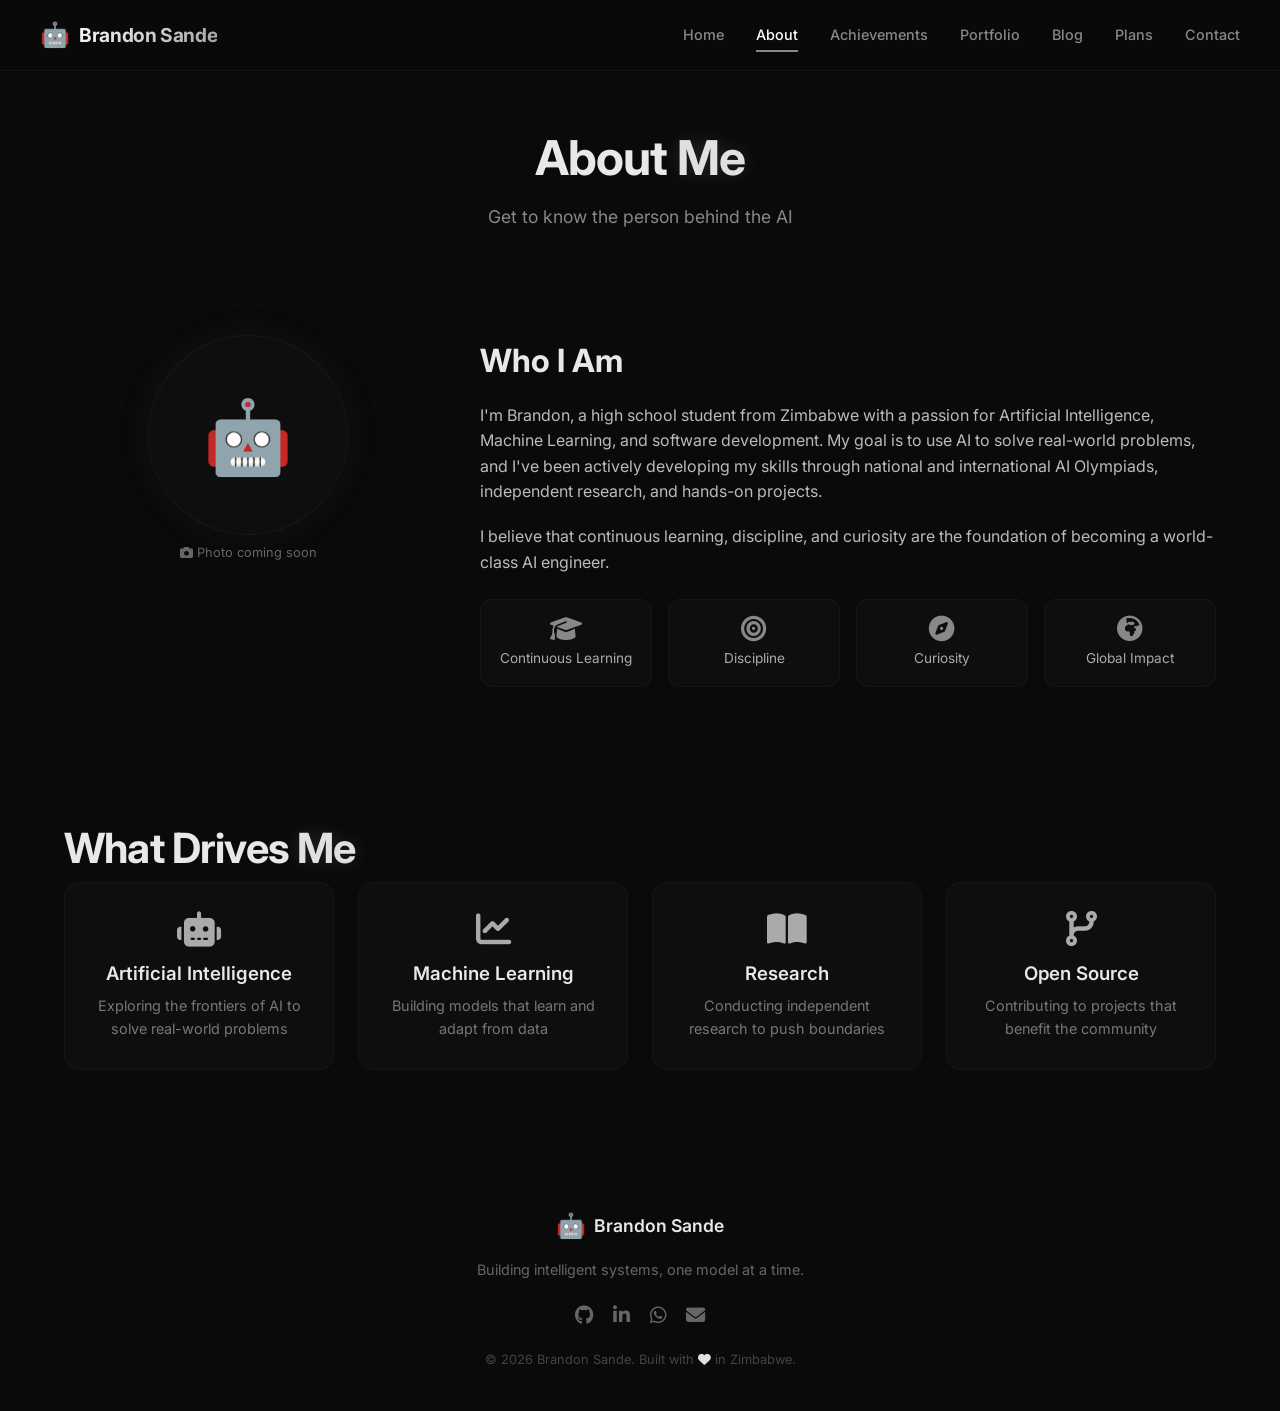
==== about.html @ fc8aba3a "Polished Website 2 This is the second website for a personal portfolio and this is a success." ====
<!DOCTYPE html>
<html lang="en">
<head>
    <meta charset="UTF-8" />
    <meta name="viewport" content="width=device-width, initial-scale=1.0" />
    <title>About · Brandon Sande</title>
    <meta name="description" content="Learn about Brandon Sande — AI & Machine Learning developer, Olympiad participant, and high school student from Zimbabwe." />
    
    <!-- Open Graph Tags -->
    <meta property="og:title" content="About · Brandon Sande" />
    <meta property="og:description" content="Learn about Brandon Sande — AI & Machine Learning developer from Zimbabwe." />
    <meta property="og:type" content="website" />
    
    <link rel="icon" href="data:image/svg+xml,<svg xmlns='http://www.w3.org/2000/svg' viewBox='0 0 100 100'><text y='.9em' font-size='90'>🤖</text></svg>" />
    <link rel="preconnect" href="https://fonts.googleapis.com" />
    <link rel="preconnect" href="https://fonts.gstatic.com" crossorigin />
    <link href="https://fonts.googleapis.com/css2?family=Inter:opsz,wght@14..32,300;14..32,400;14..32,600;14..32,700;14..32,800&display=swap" rel="stylesheet" />
    <link rel="stylesheet" href="https://cdnjs.cloudflare.com/ajax/libs/font-awesome/6.5.0/css/all.min.css" />
    <link rel="stylesheet" href="css/style.css" />
</head>
<body>

    <!-- ========== NAVIGATION ========== -->
    <nav class="navbar" role="navigation" aria-label="Main navigation">
        <div class="nav-container">
            <div class="nav-brand">
                <a href="index.html" class="brand-link">
                    <span class="brand-icon">🤖</span>
                    <span class="brand-name">Brandon Sande</span>
                </a>
            </div>
            <button class="nav-toggle" id="navToggle" aria-label="Toggle navigation menu">
                <span class="hamburger-line"></span>
                <span class="hamburger-line"></span>
                <span class="hamburger-line"></span>
            </button>
            <ul class="nav-menu" id="navMenu">
                <li><a href="index.html">Home</a></li>
                <li><a href="about.html" class="active">About</a></li>
                <li><a href="achievements.html">Achievements</a></li>
                <li><a href="portfolio.html">Portfolio</a></li>
                <li><a href="blog.html">Blog</a></li>
                <li><a href="plans.html">Plans</a></li>
                <li><a href="contact.html">Contact</a></li>
            </ul>
        </div>
    </nav>

    <!-- ========== ABOUT HERO ========== -->
    <section class="page-hero">
        <div class="container">
            <h1 class="page-title">About <span class="highlight">Me</span></h1>
            <p class="page-subtitle">Get to know the person behind the AI</p>
        </div>
    </section>

    <!-- ========== ABOUT CONTENT ========== -->
    <section class="about-section section">
        <div class="container">
            <div class="about-grid">
                <div class="about-image">
                    <div class="about-avatar glow-ring">
                        <span>🤖</span>
                    </div>
                    <!-- Replace src with your photo when ready -->
                    <p class="photo-note"><i class="fas fa-camera"></i> Photo coming soon</p>
                </div>
                
                <div class="about-text">
                    <h2>Who I Am</h2>
                    <p>
                        I'm Brandon, a high school student from Zimbabwe with a passion for Artificial Intelligence, 
                        Machine Learning, and software development. My goal is to use AI to solve real-world problems, 
                        and I've been actively developing my skills through national and international AI Olympiads, 
                        independent research, and hands-on projects.
                    </p>
                    <p>
                        I believe that continuous learning, discipline, and curiosity are the foundation of becoming 
                        a world-class AI engineer.
                    </p>
                    
                    <div class="about-values">
                        <div class="value-item glow-hover">
                            <i class="fas fa-graduation-cap"></i>
                            <span>Continuous Learning</span>
                        </div>
                        <div class="value-item glow-hover">
                            <i class="fas fa-bullseye"></i>
                            <span>Discipline</span>
                        </div>
                        <div class="value-item glow-hover">
                            <i class="fas fa-compass"></i>
                            <span>Curiosity</span>
                        </div>
                        <div class="value-item glow-hover">
                            <i class="fas fa-globe-africa"></i>
                            <span>Global Impact</span>
                        </div>
                    </div>
                </div>
            </div>
        </div>
    </section>

    <!-- ========== INTERESTS SECTION ========== -->
    <section class="interests-section section">
        <div class="container">
            <h2 class="section-title">What Drives <span class="highlight">Me</span></h2>
            <div class="interests-grid">
                <div class="interest-card glow-hover">
                    <i class="fas fa-robot"></i>
                    <h3>Artificial Intelligence</h3>
                    <p>Exploring the frontiers of AI to solve real-world problems</p>
                </div>
                <div class="interest-card glow-hover">
                    <i class="fas fa-chart-line"></i>
                    <h3>Machine Learning</h3>
                    <p>Building models that learn and adapt from data</p>
                </div>
                <div class="interest-card glow-hover">
                    <i class="fas fa-book-open"></i>
                    <h3>Research</h3>
                    <p>Conducting independent research to push boundaries</p>
                </div>
                <div class="interest-card glow-hover">
                    <i class="fas fa-code-branch"></i>
                    <h3>Open Source</h3>
                    <p>Contributing to projects that benefit the community</p>
                </div>
            </div>
        </div>
    </section>

    <!-- ========== FOOTER ========== -->
    <footer class="footer">
        <div class="container">
            <div class="footer-content">
                <div class="footer-brand">
                    <span class="brand-icon">🤖</span>
                    <span>Brandon Sande</span>
                </div>
                <p class="footer-tagline">Building intelligent systems, one model at a time.</p>
                <div class="footer-socials">
                    <a href="https://github.com/0718083803" target="_blank" aria-label="GitHub"><i class="fab fa-github"></i></a>
                    <a href="https://www.linkedin.com/in/brandon-sande-6514582a5/" target="_blank" aria-label="LinkedIn"><i class="fab fa-linkedin-in"></i></a>
                    <a href="https://wa.me/263718756962" target="_blank" aria-label="WhatsApp"><i class="fab fa-whatsapp"></i></a>
                    <a href="mailto:brandon@example.com" aria-label="Email"><i class="fas fa-envelope"></i></a>
                </div>
                <p class="footer-copy">&copy; 2026 Brandon Sande. Built with <i class="fas fa-heart" style="color: #e0e0e0;"></i> in Zimbabwe.</p>
            </div>
        </div>
    </footer>

    <script src="js/script.js"></script>
</body>
</html>
---- css/style.css ----
/* ========================================
   STYLE.CSS — Brandon Sande Portfolio
   Minimalist Black/White/Grey with Glow
   ======================================== */

/* ---------- Reset & Base ---------- */
* {
    margin: 0;
    padding: 0;
    box-sizing: border-box;
}

html {
    scroll-behavior: smooth;
}

body {
    font-family: 'Inter', -apple-system, BlinkMacSystemFont, 'Segoe UI', Roboto, sans-serif;
    background: #0a0a0a;
    color: #e8e8e8;
    line-height: 1.6;
    -webkit-font-smoothing: antialiased;
}

a {
    color: #e0e0e0;
    text-decoration: none;
    transition: color 0.3s ease;
}

a:hover {
    color: #ffffff;
}

img {
    max-width: 100%;
    display: block;
}

.container {
    max-width: 1200px;
    margin: 0 auto;
    padding: 0 1.5rem;
}

.section {
    padding: 4rem 0;
}

.highlight {
    color: #e0e0e0;
    text-shadow: 0 0 20px rgba(224, 224, 224, 0.15);
}

/* ---------- Scrollbar ---------- */
::-webkit-scrollbar {
    width: 8px;
    background: #0a0a0a;
}

::-webkit-scrollbar-thumb {
    background: #333;
    border-radius: 4px;
}

::-webkit-scrollbar-thumb:hover {
    background: #555;
}

/* ---------- Glow Utilities ---------- */
.glow-hover {
    transition: all 0.3s cubic-bezier(0.25, 0.46, 0.45, 0.94);
}

.glow-hover:hover {
    box-shadow: 0 0 30px rgba(200, 200, 200, 0.06), 0 0 60px rgba(200, 200, 200, 0.03);
    transform: translateY(-2px);
}

.glow-ring {
    box-shadow: 0 0 40px rgba(200, 200, 200, 0.05), 0 0 80px rgba(200, 200, 200, 0.02);
}

.glow-pulse {
    animation: glowPulse 3s ease-in-out infinite;
}

@keyframes glowPulse {
    0%, 100% { box-shadow: 0 0 20px rgba(200, 200, 200, 0.05); }
    50% { box-shadow: 0 0 40px rgba(200, 200, 200, 0.12); }
}

/* ---------- Navigation ---------- */
.navbar {
    position: fixed;
    top: 0;
    left: 0;
    right: 0;
    z-index: 1000;
    background: rgba(10, 10, 10, 0.85);
    backdrop-filter: blur(20px);
    -webkit-backdrop-filter: blur(20px);
    border-bottom: 1px solid rgba(255, 255, 255, 0.04);
    padding: 0 1.5rem;
}

.nav-container {
    max-width: 1200px;
    margin: 0 auto;
    display: flex;
    justify-content: space-between;
    align-items: center;
    height: 70px;
}

.brand-link {
    display: flex;
    align-items: center;
    gap: 0.6rem;
    font-size: 1.2rem;
    font-weight: 700;
    letter-spacing: -0.02em;
}

.brand-icon {
    font-size: 1.5rem;
}

.brand-name {
    background: linear-gradient(135deg, #ffffff, #a0a0a0);
    -webkit-background-clip: text;
    -webkit-text-fill-color: transparent;
    background-clip: text;
}

.nav-menu {
    display: flex;
    list-style: none;
    gap: 2rem;
    align-items: center;
}

.nav-menu a {
    font-size: 0.9rem;
    font-weight: 500;
    color: #888;
    padding: 0.4rem 0;
    border-bottom: 2px solid transparent;
    transition: all 0.3s ease;
}

.nav-menu a:hover {
    color: #fff;
}

.nav-menu a.active {
    color: #fff;
    border-bottom-color: #888;
}

/* Mobile Nav Toggle */
.nav-toggle {
    display: none;
    flex-direction: column;
    gap: 5px;
    background: none;
    border: none;
    cursor: pointer;
    padding: 0.5rem;
}

.hamburger-line {
    width: 25px;
    height: 2px;
    background: #e0e0e0;
    transition: all 0.3s ease;
}

/* ---------- Hero Section ---------- */
.hero-section {
    min-height: 100vh;
    display: flex;
    align-items: center;
    padding: 80px 0 40px;
    position: relative;
    overflow: hidden;
}

.hero-glow-bg {
    position: absolute;
    top: -50%;
    left: -50%;
    width: 200%;
    height: 200%;
    background: radial-gradient(ellipse at 50% 50%, rgba(100, 100, 100, 0.03), transparent 70%);
    pointer-events: none;
    z-index: 0;
}

.hero-container {
    display: grid;
    grid-template-columns: 1fr 1fr;
    gap: 4rem;
    align-items: center;
    max-width: 1200px;
    margin: 0 auto;
    padding: 0 1.5rem;
    position: relative;
    z-index: 1;
}

.hero-content {
    display: flex;
    flex-direction: column;
    gap: 1.2rem;
}

.hero-badge {
    display: inline-block;
    background: rgba(255, 255, 255, 0.04);
    border: 1px solid rgba(255, 255, 255, 0.06);
    padding: 0.3rem 1.2rem;
    border-radius: 40px;
    font-size: 0.8rem;
    font-weight: 500;
    color: #aaa;
    width: fit-content;
    letter-spacing: 0.02em;
}

.hero-title {
    font-size: 3.8rem;
    font-weight: 800;
    line-height: 1.1;
    letter-spacing: -0.03em;
}

.greeting {
    display: block;
    font-size: 1.2rem;
    font-weight: 400;
    color: #888;
    letter-spacing: 0.05em;
    margin-bottom: 0.2rem;
}

.name {
    background: linear-gradient(135deg, #ffffff, #b0b0b0);
    -webkit-background-clip: text;
    -webkit-text-fill-color: transparent;
    background-clip: text;
    font-size: 4.2rem;
}

.hero-typing {
    font-size: 1.4rem;
    font-weight: 400;
    color: #aaa;
    min-height: 2.8rem;
    display: flex;
    align-items: center;
    gap: 0.2rem;
}

.typing-text {
    display: inline;
}

.typing-cursor {
    display: inline;
    animation: blink 1s step-end infinite;
    color: #ccc;
}

@keyframes blink {
    0%, 100% { opacity: 1; }
    50% { opacity: 0; }
}

.hero-tagline {
    font-size: 1.2rem;
    color: #999;
    font-style: italic;
    padding: 0.5rem 0;
}

.quote-mark {
    color: #666;
    font-size: 1.4rem;
    padding: 0 0.2rem;
}

/* Hero Stats */
.hero-stats {
    display: flex;
    gap: 3rem;
    margin: 0.5rem 0 1rem;
}

.stat-item {
    display: flex;
    flex-direction: column;
    align-items: center;
}

.stat-number {
    font-size: 2.2rem;
    font-weight: 700;
    color: #fff;
}

.stat-label {
    font-size: 0.8rem;
    color: #777;
    text-transform: uppercase;
    letter-spacing: 0.05em;
}

/* Hero Actions */
.hero-actions {
    display: flex;
    gap: 1rem;
    margin-top: 0.5rem;
}

.btn {
    display: inline-flex;
    align-items: center;
    gap: 0.6rem;
    padding: 0.8rem 2rem;
    border-radius: 50px;
    font-weight: 600;
    font-size: 0.95rem;
    border: none;
    cursor: pointer;
    transition: all 0.3s ease;
}

.btn-primary {
    background: rgba(255, 255, 255, 0.08);
    color: #fff;
    border: 1px solid rgba(255, 255, 255, 0.1);
}

.btn-primary:hover {
    background: rgba(255, 255, 255, 0.14);
    box-shadow: 0 0 40px rgba(200, 200, 200, 0.05);
    transform: translateY(-2px);
}

.btn-secondary {
    background: rgba(255, 255, 255, 0.02);
    color: #aaa;
    border: 1px solid rgba(255, 255, 255, 0.05);
}

.btn-secondary:hover {
    background: rgba(255, 255, 255, 0.05);
    color: #fff;
}

/* Hero Visual / Avatar */
.hero-visual {
    display: flex;
    justify-content: center;
    align-items: center;
    position: relative;
}

.avatar-wrapper {
    width: 280px;
    height: 280px;
    border-radius: 50%;
    background: rgba(255, 255, 255, 0.02);
    border: 1px solid rgba(255, 255, 255, 0.04);
    display: flex;
    align-items: center;
    justify-content: center;
    position: relative;
}

.avatar-placeholder {
    font-size: 6rem;
}

.floating-shapes {
    position: absolute;
    width: 100%;
    height: 100%;
    pointer-events: none;
}

.shape {
    position: absolute;
    color: rgba(255, 255, 255, 0.03);
    font-size: 2.5rem;
    animation: floatShape 8s ease-in-out infinite;
}

.shape-1 {
    top: -10%;
    left: -10%;
    animation-delay: 0s;
}
.shape-2 {
    bottom: -10%;
    right: -10%;
    animation-delay: 2s;
    font-size: 3.5rem;
}
.shape-3 {
    top: 50%;
    right: -15%;
    animation-delay: 4s;
}

@keyframes floatShape {
    0%, 100% { transform: translate(0, 0) rotate(0deg); }
    50% { transform: translate(10px, -20px) rotate(10deg); }
}

/* ---------- Section Headers ---------- */
.section-header {
    text-align: center;
    margin-bottom: 3rem;
}

.section-title {
    font-size: 2.6rem;
    font-weight: 700;
    letter-spacing: -0.02em;
}

.section-subtitle {
    color: #777;
    font-size: 1.05rem;
    margin-top: 0.4rem;
}

/* ---------- Skills Preview ---------- */
.skills-grid {
    display: grid;
    grid-template-columns: repeat(auto-fit, minmax(120px, 1fr));
    gap: 1.2rem;
}

.skill-card {
    background: rgba(255, 255, 255, 0.02);
    border: 1px solid rgba(255, 255, 255, 0.03);
    border-radius: 16px;
    padding: 1.5rem 1rem;
    display: flex;
    flex-direction: column;
    align-items: center;
    gap: 0.6rem;
    font-weight: 500;
    font-size: 0.9rem;
    color: #bbb;
    transition: all 0.3s ease;
    cursor: default;
}

.skill-card i {
    font-size: 2rem;
    color: #aaa;
}

.skill-card:hover {
    background: rgba(255, 255, 255, 0.04);
    border-color: rgba(255, 255, 255, 0.08);
    color: #fff;
}

.skill-card:hover i {
    color: #fff;
}

/* ---------- Project Cards ---------- */
.project-cards {
    display: grid;
    grid-template-columns: repeat(auto-fit, minmax(320px, 1fr));
    gap: 2rem;
}

.project-card {
    background: rgba(255, 255, 255, 0.02);
    border: 1px solid rgba(255, 255, 255, 0.03);
    border-radius: 20px;
    overflow: hidden;
    transition: all 0.3s ease;
}

.project-card:hover {
    background: rgba(255, 255, 255, 0.03);
    border-color: rgba(255, 255, 255, 0.06);
}

.project-image {
    height: 140px;
    display: flex;
    align-items: center;
    justify-content: center;
    font-size: 2.8rem;
    color: rgba(255, 255, 255, 0.15);
}

.project-info {
    padding: 1.5rem;
}

.project-info h3 {
    font-size: 1.2rem;
    font-weight: 600;
    margin-bottom: 0.4rem;
}

.project-info p {
    color: #999;
    font-size: 0.95rem;
    margin-bottom: 1rem;
}

.project-tags {
    display: flex;
    flex-wrap: wrap;
    gap: 0.5rem;
    margin-bottom: 1rem;
}

.project-tags span {
    background: rgba(255, 255, 255, 0.04);
    padding: 0.2rem 0.8rem;
    border-radius: 30px;
    font-size: 0.75rem;
    color: #888;
    border: 1px solid rgba(255, 255, 255, 0.03);
}

.project-links {
    display: flex;
    align-items: center;
    gap: 1rem;
}

.btn-sm {
    display: inline-flex;
    align-items: center;
    gap: 0.4rem;
    padding: 0.4rem 1.2rem;
    border-radius: 30px;
    font-size: 0.8rem;
    font-weight: 500;
    background: rgba(255, 255, 255, 0.04);
    color: #aaa;
    border: 1px solid rgba(255, 255, 255, 0.04);
    transition: all 0.3s ease;
}

.btn-sm:hover {
    background: rgba(255, 255, 255, 0.08);
    color: #fff;
}

.btn-github i {
    color: #ccc;
}

.badge-coming {
    font-size: 0.7rem;
    color: #666;
    background: rgba(255, 255, 255, 0.02);
    padding: 0.2rem 0.8rem;
    border-radius: 30px;
    border: 1px solid rgba(255, 255, 255, 0.03);
}

.section-cta {
    text-align: center;
    margin-top: 2.5rem;
}

/* ---------- Page Hero (inner pages) ---------- */
.page-hero {
    padding: 120px 0 40px;
    text-align: center;
}

.page-title {
    font-size: 3rem;
    font-weight: 700;
    letter-spacing: -0.02em;
}

.page-subtitle {
    color: #888;
    font-size: 1.1rem;
    margin-top: 0.4rem;
}

/* ---------- About Page ---------- */
.about-grid {
    display: grid;
    grid-template-columns: 1fr 2fr;
    gap: 3rem;
    align-items: start;
}

.about-avatar {
    width: 200px;
    height: 200px;
    border-radius: 50%;
    background: rgba(255, 255, 255, 0.02);
    border: 1px solid rgba(255, 255, 255, 0.04);
    display: flex;
    align-items: center;
    justify-content: center;
    font-size: 4.5rem;
    margin: 0 auto 0.5rem;
}

.photo-note {
    text-align: center;
    color: #666;
    font-size: 0.8rem;
}

.about-text h2 {
    font-size: 2rem;
    font-weight: 700;
    margin-bottom: 1rem;
}

.about-text p {
    color: #bbb;
    margin-bottom: 1.2rem;
}

.about-values {
    display: grid;
    grid-template-columns: repeat(auto-fit, minmax(120px, 1fr));
    gap: 1rem;
    margin-top: 1.5rem;
}

.value-item {
    background: rgba(255, 255, 255, 0.02);
    border: 1px solid rgba(255, 255, 255, 0.03);
    border-radius: 12px;
    padding: 1rem;
    text-align: center;
    font-size: 0.85rem;
    color: #aaa;
}

.value-item i {
    display: block;
    font-size: 1.6rem;
    margin-bottom: 0.4rem;
    color: #888;
}

/* ---------- Interests ---------- */
.interests-grid {
    display: grid;
    grid-template-columns: repeat(auto-fit, minmax(200px, 1fr));
    gap: 1.5rem;
}

.interest-card {
    background: rgba(255, 255, 255, 0.02);
    border: 1px solid rgba(255, 255, 255, 0.03);
    border-radius: 16px;
    padding: 1.8rem;
    text-align: center;
}

.interest-card i {
    font-size: 2.2rem;
    color: #aaa;
    margin-bottom: 0.8rem;
}

.interest-card h3 {
    font-weight: 600;
    margin-bottom: 0.3rem;
}

.interest-card p {
    font-size: 0.9rem;
    color: #777;
}

/* ---------- Timeline (Achievements) ---------- */
.timeline {
    position: relative;
    padding-left: 2.5rem;
}

.timeline::before {
    content: '';
    position: absolute;
    left: 8px;
    top: 0;
    bottom: 0;
    width: 1px;
    background: rgba(255, 255, 255, 0.06);
}

.timeline-item {
    display: flex;
    gap: 1.5rem;
    margin-bottom: 2.5rem;
    position: relative;
}

.timeline-badge {
    width: 40px;
    height: 40px;
    min-width: 40px;
    border-radius: 50%;
    background: rgba(255, 255, 255, 0.03);
    border: 1px solid rgba(255, 255, 255, 0.04);
    display: flex;
    align-items: center;
    justify-content: center;
    font-size: 1.2rem;
    position: relative;
    z-index: 2;
}

.timeline-content {
    background: rgba(255, 255, 255, 0.02);
    border: 1px solid rgba(255, 255, 255, 0.03);
    border-radius: 16px;
    padding: 1.5rem 1.8rem;
    flex: 1;
}

.timeline-date {
    font-size: 0.8rem;
    font-weight: 600;
    color: #888;
    text-transform: uppercase;
    letter-spacing: 0.05em;
}

.timeline-content h3 {
    font-size: 1.2rem;
    font-weight: 600;
    margin: 0.3rem 0 0.5rem;
}

.timeline-content p {
    color: #999;
    font-size: 0.95rem;
}

.timeline-tags {
    display: flex;
    flex-wrap: wrap;
    gap: 0.5rem;
    margin-top: 0.8rem;
}

.timeline-tags span {
    background: rgba(255, 255, 255, 0.03);
    padding: 0.15rem 0.8rem;
    border-radius: 30px;
    font-size: 0.7rem;
    color: #777;
    border: 1px solid rgba(255, 255, 255, 0.02);
}

/* ---------- Portfolio Grid ---------- */
.portfolio-grid {
    display: grid;
    grid-template-columns: repeat(auto-fit, minmax(320px, 1fr));
    gap: 2rem;
}

.portfolio-card {
    background: rgba(255, 255, 255, 0.02);
    border: 1px solid rgba(255, 255, 255, 0.03);
    border-radius: 20px;
    overflow: hidden;
    transition: all 0.3s ease;
}

.portfolio-card:hover {
    background: rgba(255, 255, 255, 0.03);
    border-color: rgba(255, 255, 255, 0.06);
}

.portfolio-image {
    height: 160px;
    display: flex;
    align-items: center;
    justify-content: center;
    color: rgba(255, 255, 255, 0.10);
}

.portfolio-body {
    padding: 1.5rem;
}

.portfolio-body h3 {
    font-size: 1.2rem;
    font-weight: 600;
}

.portfolio-body p {
    color: #999;
    font-size: 0.95rem;
    margin: 0.4rem 0 1rem;
}

.portfolio-tech {
    display: flex;
    flex-wrap: wrap;
    gap: 0.4rem;
    margin-bottom: 1rem;
}

.portfolio-tech span {
    background: rgba(255, 255, 255, 0.03);
    padding: 0.15rem 0.8rem;
    border-radius: 30px;
    font-size: 0.7rem;
    color: #777;
    border: 1px solid rgba(255, 255, 255, 0.02);
}

.portfolio-actions {
    display: flex;
    align-items: center;
    gap: 1rem;
    flex-wrap: wrap;
}

/* ---------- Blog ---------- */
.blog-posts {
    display: flex;
    flex-direction: column;
    gap: 2rem;
    max-width: 800px;
    margin: 0 auto;
}

.blog-card {
    background: rgba(255, 255, 255, 0.02);
    border: 1px solid rgba(255, 255, 255, 0.03);
    border-radius: 16px;
    padding: 2rem;
}

.blog-meta {
    display: flex;
    gap: 1.5rem;
    font-size: 0.8rem;
    color: #666;
    margin-bottom: 0.6rem;
}

.blog-meta i {
    margin-right: 0.3rem;
}

.blog-category {
    background: rgba(255, 255, 255, 0.03);
    padding: 0.1rem 0.8rem;
    border-radius: 30px;
    border: 1px solid rgba(255, 255, 255, 0.02);
}

.blog-title {
    font-size: 1.4rem;
    font-weight: 600;
    margin-bottom: 0.4rem;
}

.blog-title a {
    color: #fff;
}

.blog-title a:hover {
    color: #ccc;
}

.blog-excerpt {
    color: #999;
    margin-bottom: 1rem;
}

.read-more {
    font-weight: 500;
    font-size: 0.9rem;
    color: #aaa;
}

.read-more:hover {
    color: #fff;
}

.read-more i {
    transition: transform 0.3s ease;
}

.read-more:hover i {
    transform: translateX(4px);
}

/* ---------- Plans ---------- */
.plans-block {
    margin-bottom: 3.5rem;
}

.plans-heading {
    font-size: 1.8rem;
    font-weight: 700;
    margin-bottom: 1.5rem;
    display: flex;
    align-items: center;
    gap: 0.8rem;
}

.plans-icon {
    font-size: 2rem;
}

.plans-period {
    font-size: 0.9rem;
    font-weight: 400;
    color: #666;
    margin-left: 0.5rem;
}

.plans-grid {
    display: grid;
    grid-template-columns: repeat(auto-fit, minmax(200px, 1fr));
    gap: 1.5rem;
}

.plan-card {
    background: rgba(255, 255, 255, 0.02);
    border: 1px solid rgba(255, 255, 255, 0.03);
    border-radius: 16px;
    padding: 1.8rem;
    text-align: center;
}

.plan-card i {
    font-size: 2rem;
    color: #aaa;
    margin-bottom: 0.6rem;
}

.plan-card h3 {
    font-weight: 600;
    font-size: 1.05rem;
    margin-bottom: 0.3rem;
}

.plan-card p {
    font-size: 0.9rem;
    color: #777;
}

/* ---------- Contact ---------- */
.contact-grid {
    display: grid;
    grid-template-columns: 1fr 1fr;
    gap: 3rem;
}

.contact-form-wrapper,
.contact-info-wrapper {
    background: rgba(255, 255, 255, 0.02);
    border: 1px solid rgba(255, 255, 255, 0.03);
    border-radius: 20px;
    padding: 2rem;
}

.contact-form-wrapper h3,
.contact-info-wrapper h3 {
    font-size: 1.5rem;
    font-weight: 600;
    margin-bottom: 1.2rem;
}

.contact-info-wrapper p {
    color: #999;
    margin-bottom: 1.5rem;
}

/* Form */
.form-group {
    margin-bottom: 1.2rem;
}

.form-group label {
    display: block;
    font-size: 0.85rem;
    font-weight: 500;
    color: #888;
    margin-bottom: 0.3rem;
}

.form-group input,
.form-group textarea {
    width: 100%;
    padding: 0.8rem 1rem;
    background: rgba(255, 255, 255, 0.02);
    border: 1px solid rgba(255, 255, 255, 0.04);
    border-radius: 12px;
    color: #e0e0e0;
    font-family: 'Inter', sans-serif;
    font-size: 0.95rem;
    transition: border-color 0.3s ease;
}

.form-group input:focus,
.form-group textarea:focus {
    outline: none;
    border-color: rgba(255, 255, 255, 0.08);
}

.form-group input::placeholder,
.form-group textarea::placeholder {
    color: #555;
}

.form-note {
    font-size: 0.8rem;
    color: #555;
    margin-top: 1rem;
}

.form-note a {
    color: #888;
    text-decoration: underline;
}

.contact-links {
    display: flex;
    flex-direction: column;
    gap: 0.8rem;
}

.contact-link {
    display: flex;
    align-items: center;
    gap: 1rem;
    padding: 0.8rem 1.2rem;
    background: rgba(255, 255, 255, 0.01);
    border: 1px solid rgba(255, 255, 255, 0.02);
    border-radius: 12px;
    color: #ccc;
    transition: all 0.3s ease;
}

.contact-link:hover {
    background: rgba(255, 255, 255, 0.03);
    border-color: rgba(255, 255, 255, 0.05);
    color: #fff;
}

.contact-link i {
    width: 20px;
    text-align: center;
    color: #888;
}

.contact-availability {
    margin-top: 2rem;
}

.contact-availability p {
    color: #888;
    margin-bottom: 0.6rem;
}

.availability-tags {
    display: flex;
    flex-wrap: wrap;
    gap: 0.6rem;
}

.availability-tags span {
    background: rgba(255, 255, 255, 0.02);
    padding: 0.3rem 1rem;
    border-radius: 30px;
    font-size: 0.8rem;
    color: #888;
    border: 1px solid rgba(255, 255, 255, 0.02);
}

/* ---------- Footer ---------- */
.footer {
    border-top: 1px solid rgba(255, 255, 255, 0.02);
    padding: 2.5rem 0;
    margin-top: 2rem;
}

.footer-content {
    display: flex;
    flex-direction: column;
    align-items: center;
    gap: 0.8rem;
    text-align: center;
}

.footer-brand {
    display: flex;
    align-items: center;
    gap: 0.5rem;
    font-weight: 600;
    font-size: 1.1rem;
}

.footer-tagline {
    color: #666;
    font-size: 0.9rem;
}

.footer-socials {
    display: flex;
    gap: 1.2rem;
    margin: 0.4rem 0;
}

.footer-socials a {
    color: #666;
    font-size: 1.2rem;
    transition: color 0.3s ease;
}

.footer-socials a:hover {
    color: #fff;
}

.footer-copy {
    font-size: 0.8rem;
    color: #444;
}

/* ---------- Responsive ---------- */
@media (max-width: 1024px) {
    .hero-container {
        grid-template-columns: 1fr;
        text-align: center;
        gap: 2.5rem;
    }

    .hero-content {
        align-items: center;
    }

    .hero-stats {
        justify-content: center;
    }

    .hero-actions {
        justify-content: center;
    }

    .hero-badge {
        margin: 0 auto;
    }

    .about-grid {
        grid-template-columns: 1fr;
        text-align: center;
    }

    .about-values {
        justify-content: center;
    }

    .contact-grid {
        grid-template-columns: 1fr;
    }

    .hero-title .name {
        font-size: 3.2rem;
    }
}

@media (max-width: 768px) {
    /* Mobile Nav */
    .nav-toggle {
        display: flex;
    }

    .nav-menu {
        position: fixed;
        top: 70px;
        left: 0;
        right: 0;
        background: rgba(10, 10, 10, 0.98);
        backdrop-filter: blur(20px);
        flex-direction: column;
        padding: 2rem;
        gap: 1.5rem;
        transform: translateY(-120%);
        transition: transform 0.4s cubic-bezier(0.25, 0.46, 0.45, 0.94);
        border-bottom: 1px solid rgba(255, 255, 255, 0.03);
    }

    .nav-menu.open {
        transform: translateY(0);
    }

    .nav-menu a {
        font-size: 1.1rem;
    }

    .hero-title .name {
        font-size: 2.6rem;
    }

    .hero-title .greeting {
        font-size: 1rem;
    }

    .hero-typing {
        font-size: 1.1rem;
        min-height: 2.2rem;
        justify-content: center;
    }

    .hero-stats {
        gap: 1.8rem;
    }

    .stat-number {
        font-size: 1.8rem;
    }

    .avatar-wrapper {
        width: 200px;
        height: 200px;
    }

    .avatar-placeholder {
        font-size: 4.5rem;
    }

    .section-title {
        font-size: 2rem;
    }

    .page-title {
        font-size: 2.2rem;
    }

    .project-cards,
    .portfolio-grid {
        grid-template-columns: 1fr;
    }

    .plans-grid {
        grid-template-columns: 1fr 1fr;
    }

    .skills-grid {
        grid-template-columns: repeat(auto-fit, minmax(90px, 1fr));
    }

    .timeline {
        padding-left: 1.5rem;
    }

    .timeline-item {
        flex-direction: column;
        gap: 0.8rem;
    }

    .timeline-badge {
        width: 32px;
        height: 32px;
        min-width: 32px;
        font-size: 1rem;
    }

    .timeline::before {
        left: 15px;
    }
}

@media (max-width: 480px) {
    .plans-grid {
        grid-template-columns: 1fr;
    }

    .hero-actions {
        flex-direction: column;
        width: 100%;
    }

    .hero-actions .btn {
        width: 100%;
        justify-content: center;
    }

    .hero-stats {
        flex-wrap: wrap;
        gap: 1rem;
    }

    .contact-form-wrapper,
    .contact-info-wrapper {
        padding: 1.2rem;
    }
}
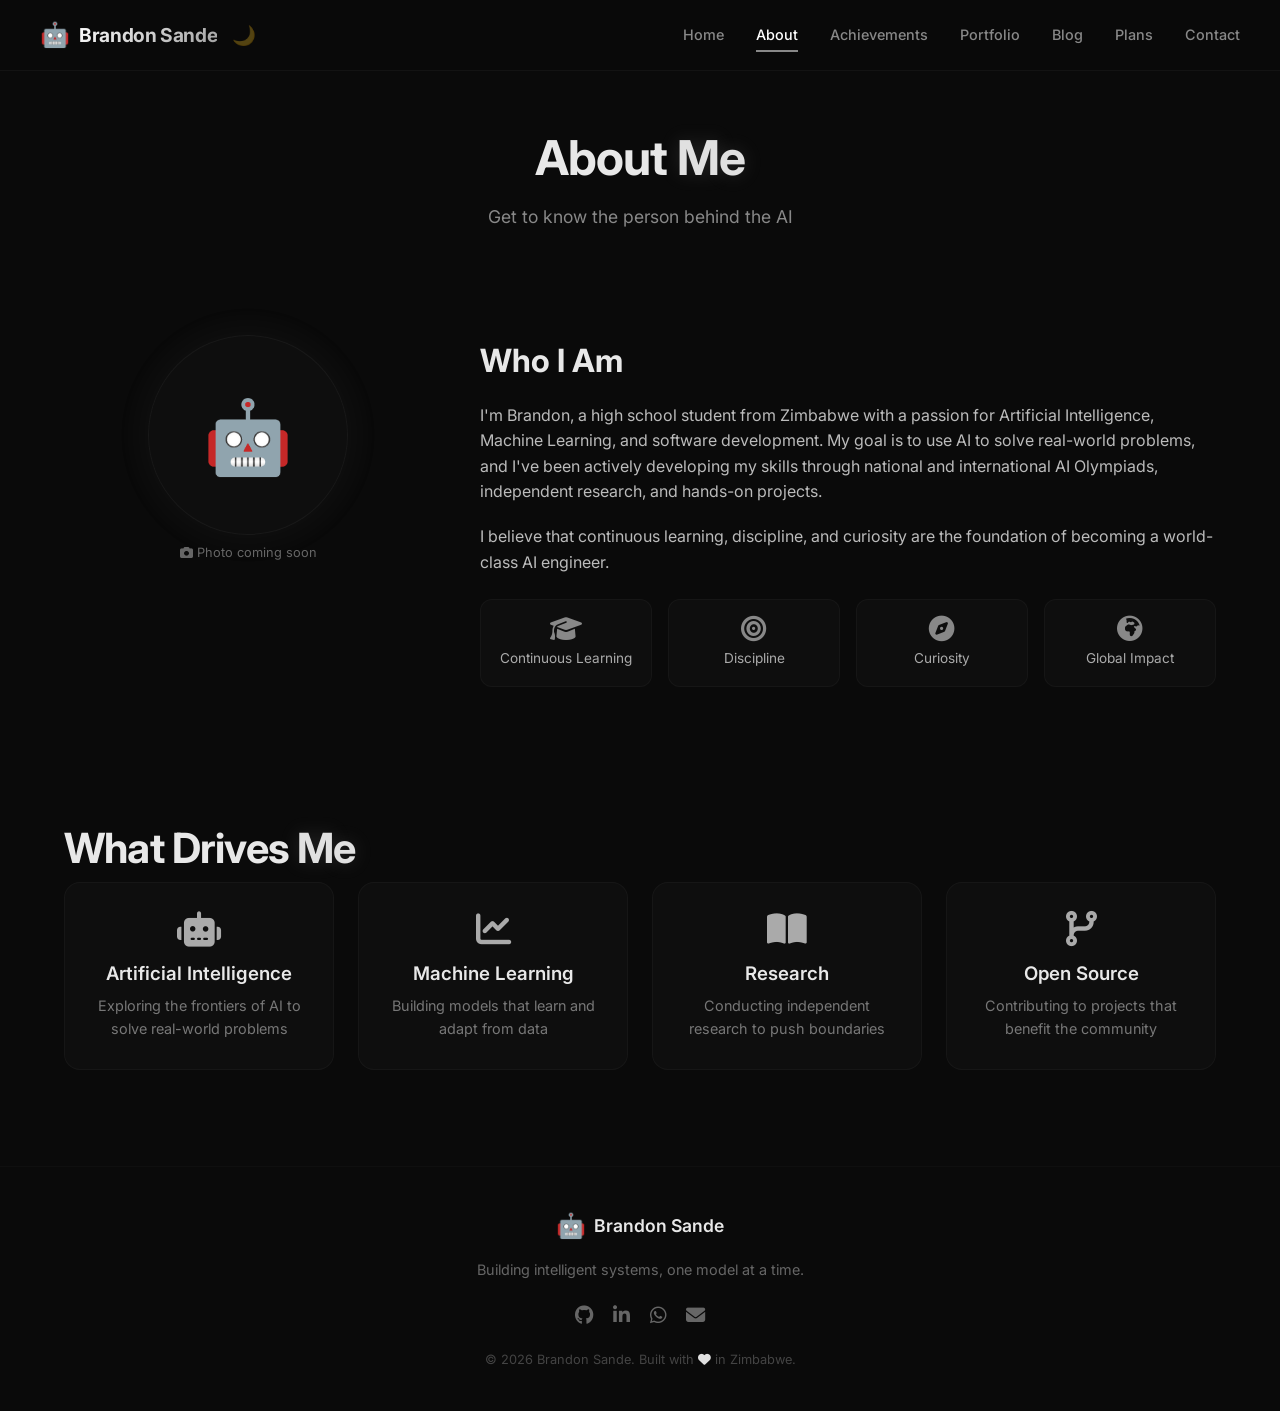
==== commit 270867dc: "Added moon emoji for admin dashboard" ====
--- a/about.html
+++ b/about.html
@@ -23,10 +23,18 @@
     <!-- ========== NAVIGATION ========== -->
     <nav class="navbar" role="navigation" aria-label="Main navigation">
         <div class="nav-container">
-            <div class="nav-brand">
+           <div class="nav-brand">
                 <a href="index.html" class="brand-link">
                     <span class="brand-icon">🤖</span>
                     <span class="brand-name">Brandon Sande</span>
+                    <span id="moonAccess" style="
+                        font-size: 1.2rem;
+                        margin-left: 0.3rem;
+                        cursor: pointer;
+                        opacity: 0.3;
+                        transition: opacity 0.3s ease;
+                        user-select: none;
+                    " title="Tap 3 times for admin">🌙</span>
                 </a>
             </div>
             <button class="nav-toggle" id="navToggle" aria-label="Toggle navigation menu">
